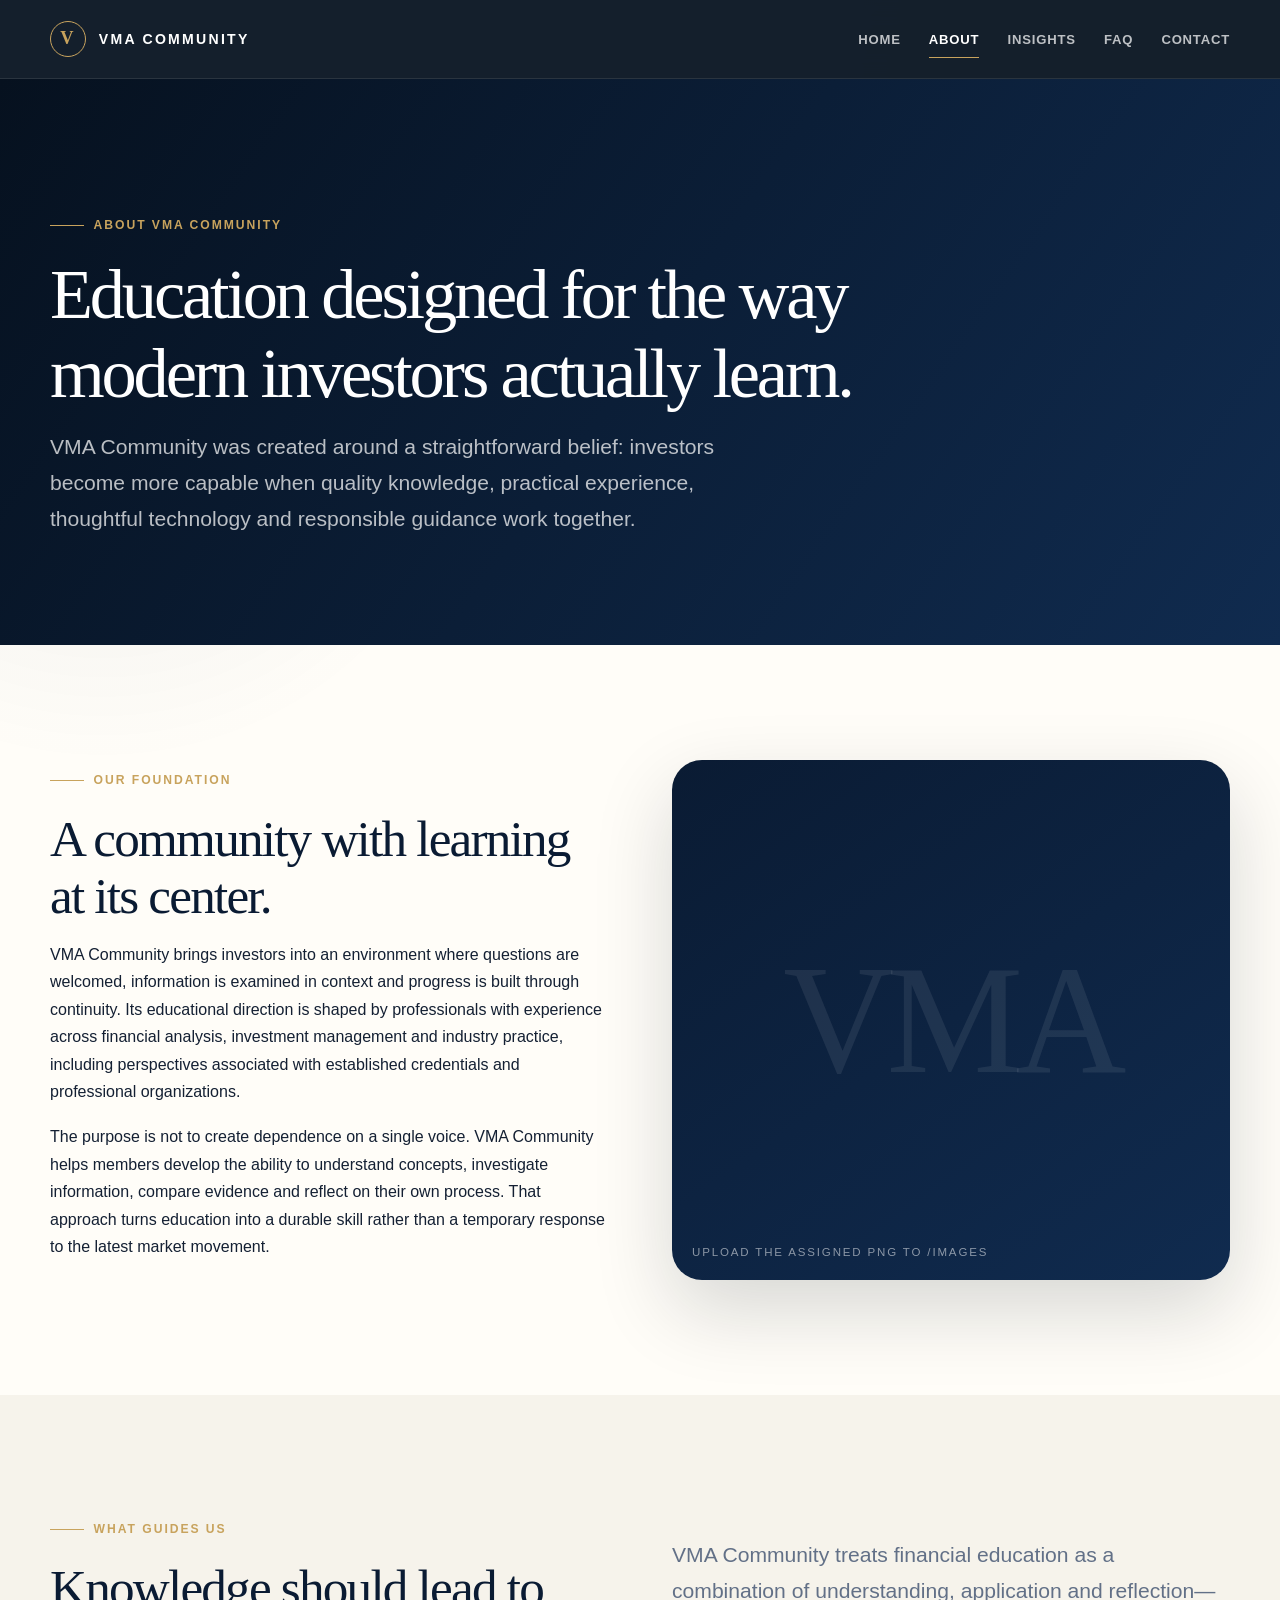
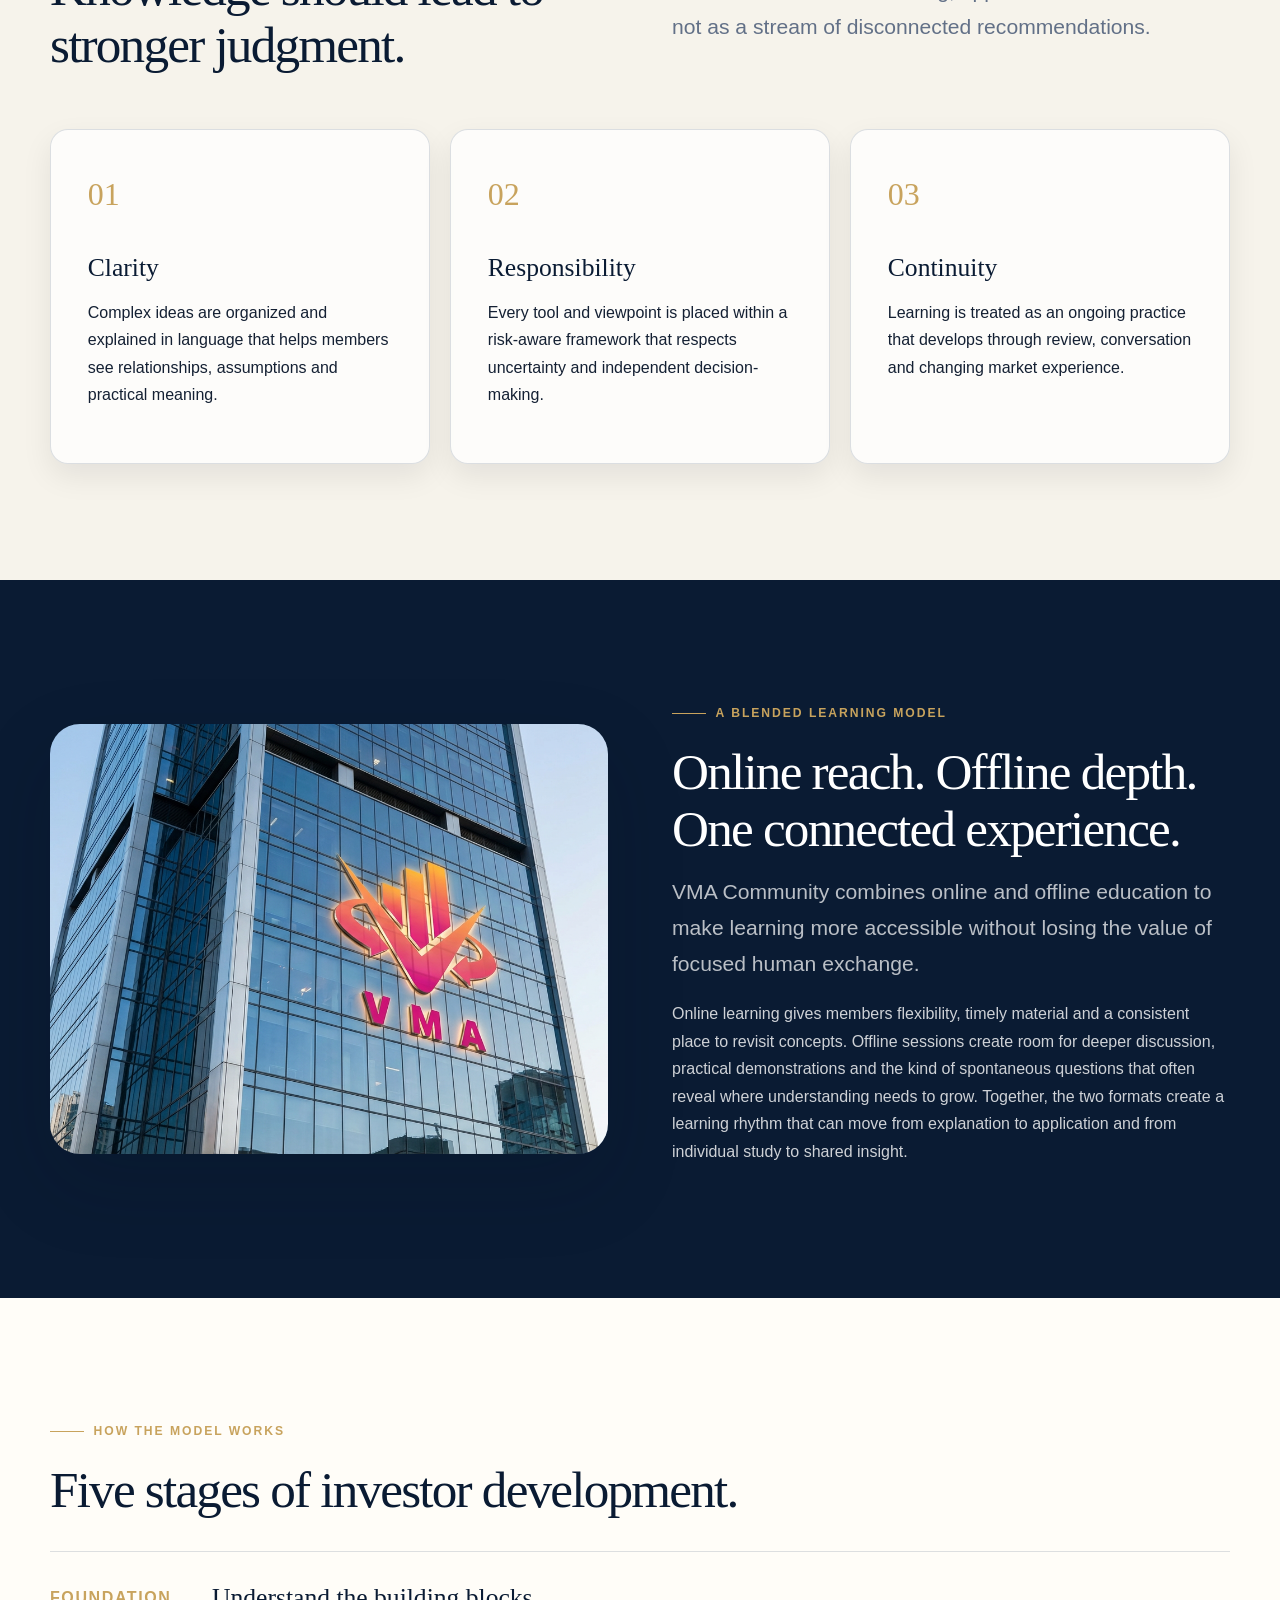
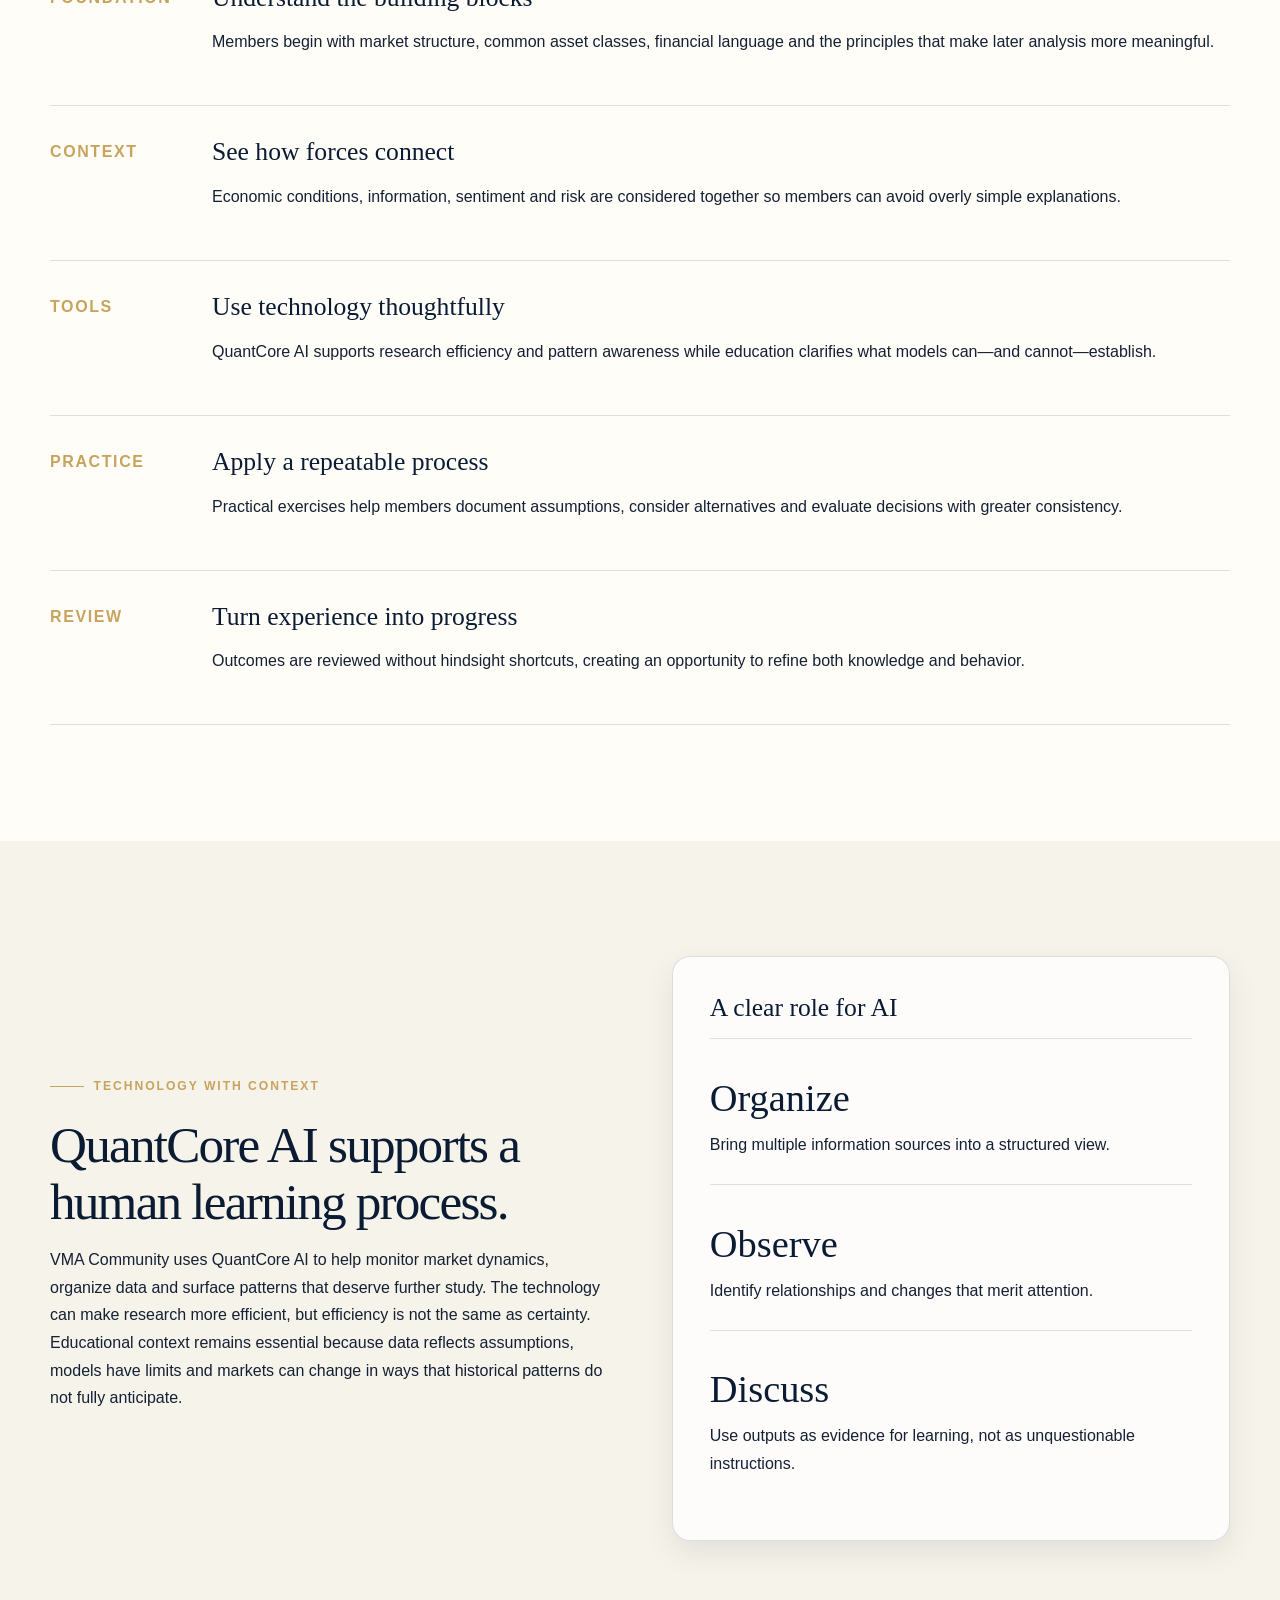
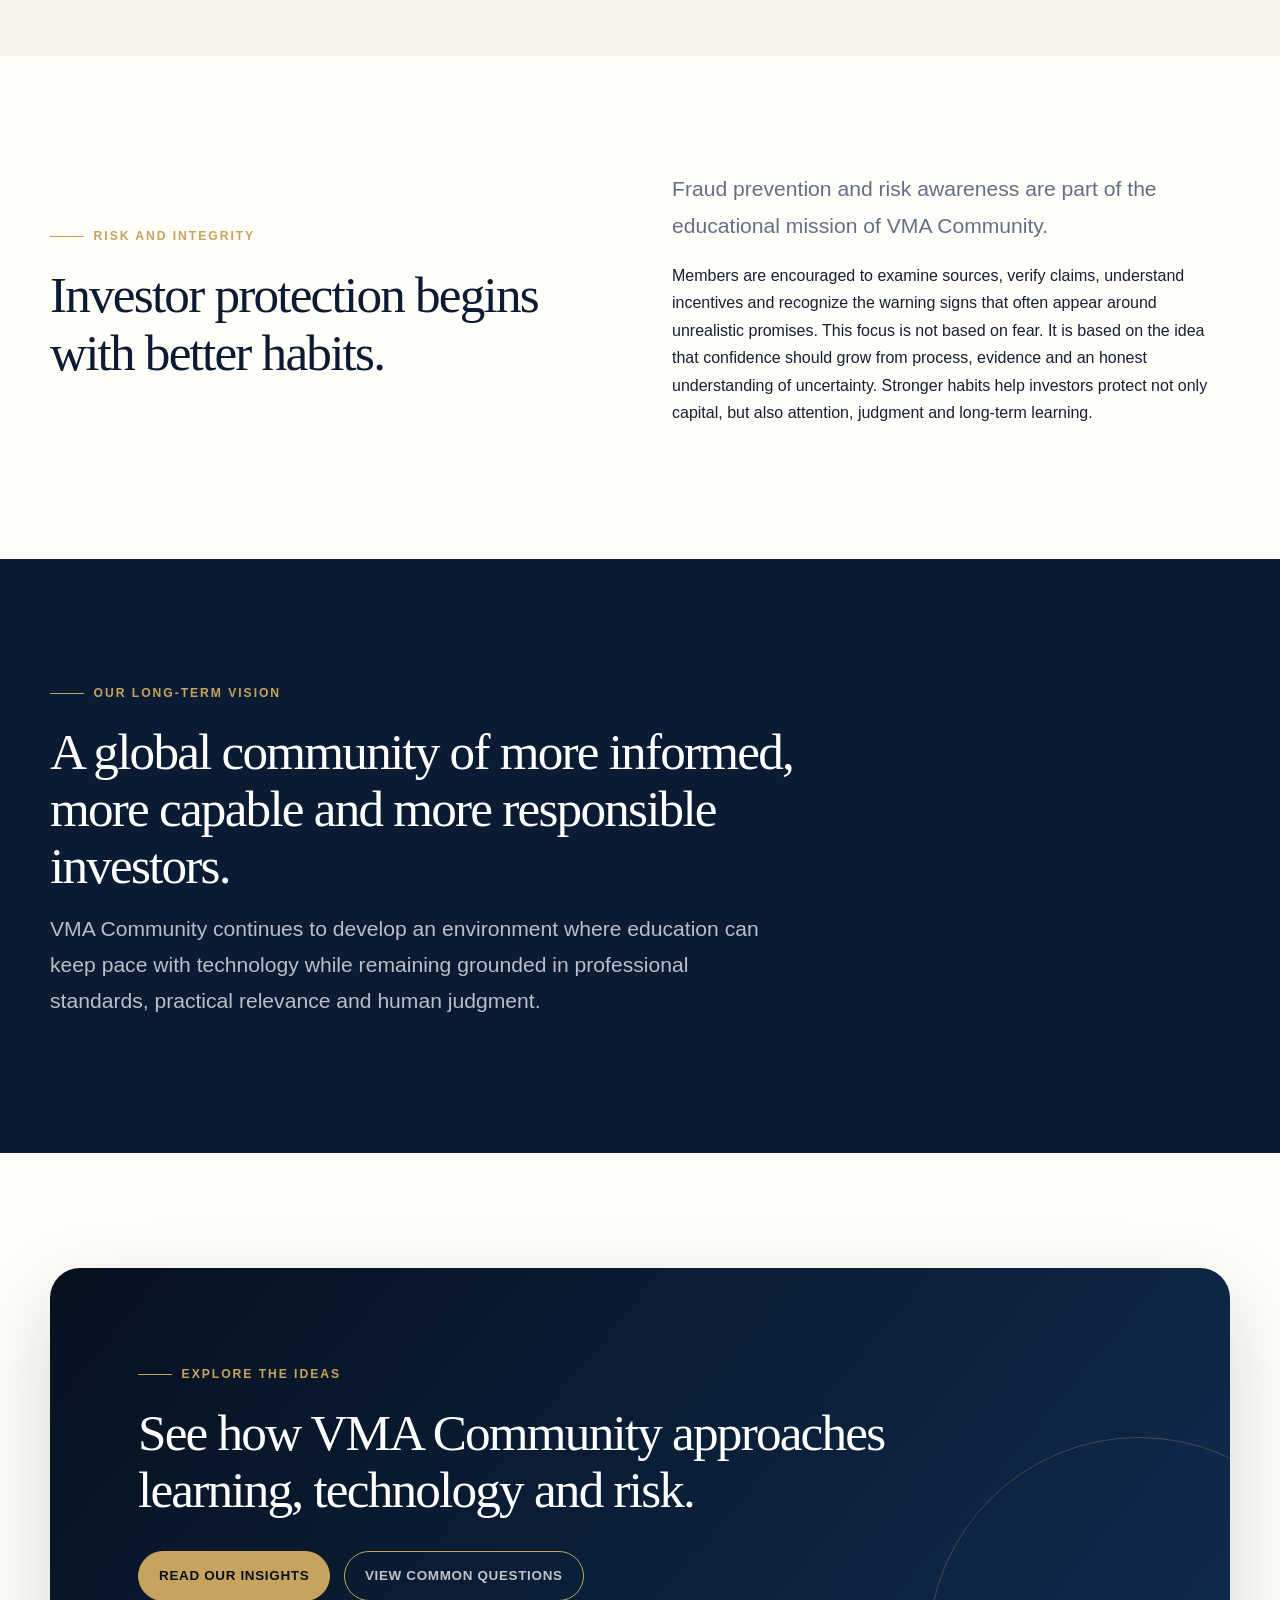
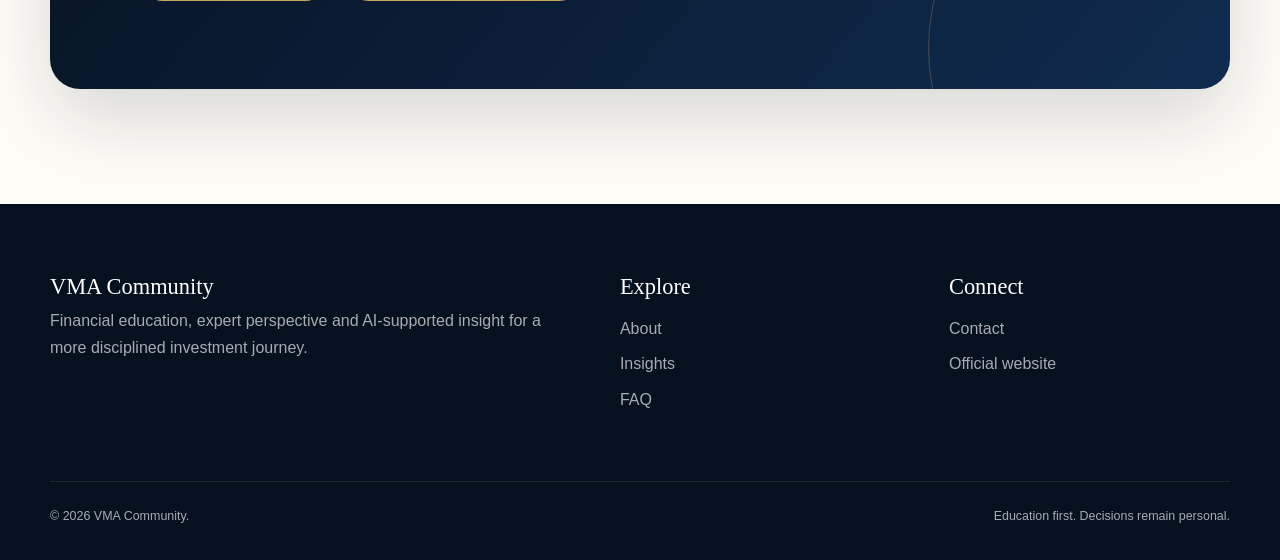
==== about.html @ 156b64b5 "Add files via upload" ====
<!doctype html>
<html lang="en">
<head>
  <meta charset="utf-8">
  <meta name="viewport" content="width=device-width, initial-scale=1">
  <title>About VMA Community | A Modern Investment Learning Community</title>
  <meta name="description" content="Learn how VMA Community combines professional financial perspective, online and offline education, QuantCore AI and risk-aware practice to develop capable investors.">
  <meta name="keywords" content="About VMA Community, investment learning community, financial education, QuantCore AI, investor skills">
  <link rel="canonical" href="https://VMACommunityOfficial.github.io/about.html">
  <link rel="icon" type="image/png" href="images/LOGO3.png">
  <meta property="og:type" content="website">
  <meta property="og:title" content="About VMA Community | Built for Better Investor Learning">
  <meta property="og:description" content="Meet the mission, educational model and values behind VMA Community.">
  <meta property="og:url" content="https://VMACommunityOfficial.github.io/about.html">
  <meta property="og:image" content="https://VMACommunityOfficial.github.io/images/3.png">
  <meta name="twitter:card" content="summary_large_image">
  <meta name="twitter:title" content="About VMA Community">
  <meta name="twitter:description" content="A connected approach to financial education, practice, technology and responsible investor development.">
  <link rel="stylesheet" href="css/style.css">
  <script type="application/ld+json">
  {"@context":"https://schema.org","@type":"AboutPage","@id":"https://VMACommunityOfficial.github.io/about.html#page","url":"https://VMACommunityOfficial.github.io/about.html","name":"About VMA Community","isPartOf":{"@id":"https://VMACommunityOfficial.github.io/#website"},"about":{"@id":"https://VMACommunityOfficial.github.io/#organization"}}
  </script>
</head>
<body>
  <a class="skip-link" href="#main">Skip to content</a>
  <header class="site-header"><div class="container nav-wrap"><a class="brand" href="index.html" aria-label="VMA Community home"><span class="brand-mark">V</span><span>VMA Community</span></a><button class="nav-toggle" type="button" aria-expanded="false" aria-controls="primary-navigation" aria-label="Open navigation"><span></span><span></span><span></span></button><nav aria-label="Primary navigation"><ul class="nav-links" id="primary-navigation"><li><a href="index.html">Home</a></li><li><a href="about.html">About</a></li><li><a href="insights.html">Insights</a></li><li><a href="faq.html">FAQ</a></li><li><a href="contact.html">Contact</a></li></ul></nav></div></header>
  <main id="main">
    <section class="page-hero"><div class="container"><span class="eyebrow">About VMA Community</span><h1>Education designed for the way modern investors actually learn.</h1><p class="lead">VMA Community was created around a straightforward belief: investors become more capable when quality knowledge, practical experience, thoughtful technology and responsible guidance work together.</p></div></section>

    <section class="section"><div class="container grid-2"><div class="reveal"><span class="eyebrow">Our foundation</span><h2>A community with learning at its center.</h2><p>VMA Community brings investors into an environment where questions are welcomed, information is examined in context and progress is built through continuity. Its educational direction is shaped by professionals with experience across financial analysis, investment management and industry practice, including perspectives associated with established credentials and professional organizations.</p><p>The purpose is not to create dependence on a single voice. VMA Community helps members develop the ability to understand concepts, investigate information, compare evidence and reflect on their own process. That approach turns education into a durable skill rather than a temporary response to the latest market movement.</p></div><div class="image-shell portrait-shell reveal"><img src="images/3.png" alt="VMA Community collaborative financial learning setting"></div></div></section>

    <section class="section section-ivory"><div class="container"><div class="grid-2"><div><span class="eyebrow">What guides us</span><h2>Knowledge should lead to stronger judgment.</h2></div><p class="lead">VMA Community treats financial education as a combination of understanding, application and reflection—not as a stream of disconnected recommendations.</p></div><div class="grid-3" style="margin-top:2.5rem"><article class="card reveal"><span class="card-number">01</span><h3>Clarity</h3><p>Complex ideas are organized and explained in language that helps members see relationships, assumptions and practical meaning.</p></article><article class="card reveal"><span class="card-number">02</span><h3>Responsibility</h3><p>Every tool and viewpoint is placed within a risk-aware framework that respects uncertainty and independent decision-making.</p></article><article class="card reveal"><span class="card-number">03</span><h3>Continuity</h3><p>Learning is treated as an ongoing practice that develops through review, conversation and changing market experience.</p></article></div></div></section>

    <section class="section section-dark"><div class="container grid-2"><div class="image-shell wide-shell reveal"><img src="images/4.png" alt="VMA Community online and offline education experience"></div><div class="reveal"><span class="eyebrow">A blended learning model</span><h2>Online reach. Offline depth. One connected experience.</h2><p class="lead">VMA Community combines online and offline education to make learning more accessible without losing the value of focused human exchange.</p><p>Online learning gives members flexibility, timely material and a consistent place to revisit concepts. Offline sessions create room for deeper discussion, practical demonstrations and the kind of spontaneous questions that often reveal where understanding needs to grow. Together, the two formats create a learning rhythm that can move from explanation to application and from individual study to shared insight.</p></div></div></section>

    <section class="section"><div class="container"><span class="eyebrow">How the model works</span><h2>Five stages of investor development.</h2><div class="timeline"><div class="timeline-item reveal"><span class="label">Foundation</span><div><h3>Understand the building blocks</h3><p>Members begin with market structure, common asset classes, financial language and the principles that make later analysis more meaningful.</p></div></div><div class="timeline-item reveal"><span class="label">Context</span><div><h3>See how forces connect</h3><p>Economic conditions, information, sentiment and risk are considered together so members can avoid overly simple explanations.</p></div></div><div class="timeline-item reveal"><span class="label">Tools</span><div><h3>Use technology thoughtfully</h3><p>QuantCore AI supports research efficiency and pattern awareness while education clarifies what models can—and cannot—establish.</p></div></div><div class="timeline-item reveal"><span class="label">Practice</span><div><h3>Apply a repeatable process</h3><p>Practical exercises help members document assumptions, consider alternatives and evaluate decisions with greater consistency.</p></div></div><div class="timeline-item reveal"><span class="label">Review</span><div><h3>Turn experience into progress</h3><p>Outcomes are reviewed without hindsight shortcuts, creating an opportunity to refine both knowledge and behavior.</p></div></div></div></div></section>

    <section class="section section-ivory"><div class="container grid-2"><div class="reveal"><span class="eyebrow">Technology with context</span><h2>QuantCore AI supports a human learning process.</h2><p>VMA Community uses QuantCore AI to help monitor market dynamics, organize data and surface patterns that deserve further study. The technology can make research more efficient, but efficiency is not the same as certainty. Educational context remains essential because data reflects assumptions, models have limits and markets can change in ways that historical patterns do not fully anticipate.</p></div><div class="card reveal"><h3>A clear role for AI</h3><div class="metric"><strong>Organize</strong><span>Bring multiple information sources into a structured view.</span></div><div class="metric"><strong>Observe</strong><span>Identify relationships and changes that merit attention.</span></div><div class="metric"><strong>Discuss</strong><span>Use outputs as evidence for learning, not as unquestionable instructions.</span></div></div></div></section>

    <section class="section"><div class="container grid-2"><div><span class="eyebrow">Risk and integrity</span><h2>Investor protection begins with better habits.</h2></div><div><p class="lead">Fraud prevention and risk awareness are part of the educational mission of VMA Community.</p><p>Members are encouraged to examine sources, verify claims, understand incentives and recognize the warning signs that often appear around unrealistic promises. This focus is not based on fear. It is based on the idea that confidence should grow from process, evidence and an honest understanding of uncertainty. Stronger habits help investors protect not only capital, but also attention, judgment and long-term learning.</p></div></div></section>

    <section class="section section-dark"><div class="container"><span class="eyebrow">Our long-term vision</span><h2 class="display-line">A global community of more informed, more capable and more responsible investors.</h2><p class="lead">VMA Community continues to develop an environment where education can keep pace with technology while remaining grounded in professional standards, practical relevance and human judgment.</p></div></section>

    <section class="section"><div class="container cta-band reveal"><span class="eyebrow">Explore the ideas</span><h2>See how VMA Community approaches learning, technology and risk.</h2><div class="button-row"><a class="btn btn-solid" href="insights.html">Read our insights</a><a class="btn" href="faq.html">View common questions</a></div></div></section>
  </main>
  <footer class="site-footer"><div class="container"><div class="footer-grid"><div><div class="footer-title">VMA Community</div><p>Financial education, expert perspective and AI-supported insight for a more disciplined investment journey.</p></div><div><div class="footer-title">Explore</div><ul class="footer-links"><li><a href="about.html">About</a></li><li><a href="insights.html">Insights</a></li><li><a href="faq.html">FAQ</a></li></ul></div><div><div class="footer-title">Connect</div><ul class="footer-links"><li><a href="contact.html">Contact</a></li><li><a href="https://www.veritasmindai.com" target="_blank" rel="noopener">Official website</a></li></ul></div></div><div class="footer-bottom"><span>© <span data-year>2026</span> VMA Community.</span><span>Education first. Decisions remain personal.</span></div></div></footer>
  <script src="js/main.js"></script>
</body>
</html>
---- css/style.css ----
:root {
  --navy: #0a1b33;
  --navy-2: #102b4f;
  --midnight: #06111f;
  --gold: #c8a35d;
  --gold-light: #e1c88f;
  --ivory: #f6f3eb;
  --paper: #fffdf8;
  --mist: #e9eef4;
  --slate: #627087;
  --ink: #142033;
  --line: rgba(16, 43, 79, 0.14);
  --white: #ffffff;
  --shadow-sm: 0 12px 30px rgba(6, 17, 31, 0.08);
  --shadow-lg: 0 30px 80px rgba(6, 17, 31, 0.16);
  --radius-sm: 10px;
  --radius-md: 18px;
  --radius-lg: 30px;
  --container: 1180px;
  --serif: Georgia, "Times New Roman", serif;
  --sans: Inter, ui-sans-serif, -apple-system, BlinkMacSystemFont, "Segoe UI", sans-serif;
}

* { box-sizing: border-box; }
html { scroll-behavior: smooth; }
body {
  margin: 0;
  color: var(--ink);
  background: var(--paper);
  font-family: var(--sans);
  font-size: 16px;
  line-height: 1.72;
  -webkit-font-smoothing: antialiased;
}
body::before {
  content: "";
  position: fixed;
  inset: 0;
  pointer-events: none;
  z-index: -1;
  background: radial-gradient(circle at 85% 10%, rgba(200,163,93,.11), transparent 32%), radial-gradient(circle at 8% 42%, rgba(16,43,79,.08), transparent 30%);
}
img { display: block; max-width: 100%; }
a { color: inherit; text-decoration: none; }
p { margin: 0 0 1.1rem; }
h1, h2, h3, h4 { margin: 0 0 1rem; line-height: 1.12; color: var(--navy); font-family: var(--serif); font-weight: 500; }
h1 { font-size: clamp(2.75rem, 6vw, 5.8rem); letter-spacing: -.045em; }
h2 { font-size: clamp(2.05rem, 4vw, 3.75rem); letter-spacing: -.035em; }
h3 { font-size: clamp(1.3rem, 2vw, 1.75rem); }
ul, ol { margin: 0 0 1.25rem; padding-left: 1.25rem; }
:focus-visible { outline: 3px solid var(--gold); outline-offset: 4px; }
.skip-link { position: fixed; left: 1rem; top: -5rem; z-index: 100; background: var(--gold); color: var(--midnight); padding: .75rem 1rem; border-radius: 0 0 8px 8px; font-weight: 700; }
.skip-link:focus { top: 0; }
.container { width: min(calc(100% - 40px), var(--container)); margin-inline: auto; }
.narrow { width: min(calc(100% - 40px), 820px); margin-inline: auto; }
.section { padding: clamp(4.5rem, 9vw, 8.5rem) 0; }
.section-sm { padding: clamp(3rem, 6vw, 5rem) 0; }
.section-dark { color: rgba(255,255,255,.8); background: var(--navy); }
.section-dark h2, .section-dark h3 { color: var(--white); }
.section-ivory { background: var(--ivory); }
.eyebrow { display: inline-flex; align-items: center; gap: .6rem; margin-bottom: 1.2rem; color: var(--gold); font-size: .76rem; font-weight: 800; letter-spacing: .16em; text-transform: uppercase; }
.eyebrow::before { content: ""; width: 34px; height: 1px; background: currentColor; }
.lead { max-width: 720px; color: var(--slate); font-size: clamp(1.08rem, 1.7vw, 1.32rem); }
.section-dark .lead { color: rgba(255,255,255,.72); }
.display-line { max-width: 850px; }
.button-row { display: flex; flex-wrap: wrap; gap: .85rem; margin-top: 2rem; }
.btn { display: inline-flex; align-items: center; justify-content: center; min-height: 50px; padding: .8rem 1.25rem; border: 1px solid var(--gold); border-radius: 999px; font-size: .84rem; font-weight: 800; letter-spacing: .05em; text-transform: uppercase; transition: transform .2s, background .2s, color .2s; }
.btn:hover { transform: translateY(-2px); background: var(--gold); color: var(--midnight); }
.btn-solid { background: var(--gold); color: var(--midnight); }
.btn-solid:hover { background: var(--gold-light); }
.text-link { color: var(--navy-2); font-weight: 800; border-bottom: 1px solid var(--gold); }
.section-dark .text-link { color: var(--gold-light); }

.site-header { position: sticky; top: 0; z-index: 50; color: var(--white); background: rgba(6,17,31,.94); border-bottom: 1px solid rgba(255,255,255,.09); backdrop-filter: blur(14px); }
.nav-wrap { min-height: 78px; display: flex; align-items: center; justify-content: space-between; gap: 2rem; }
.brand { display: flex; align-items: center; gap: .8rem; font-size: .88rem; font-weight: 800; letter-spacing: .16em; text-transform: uppercase; }
.brand-mark { display: grid; place-items: center; width: 36px; height: 36px; border: 1px solid var(--gold); border-radius: 50%; color: var(--gold); font-family: var(--serif); font-size: 1.15rem; }
.nav-links { display: flex; align-items: center; gap: clamp(1rem, 2.2vw, 2rem); list-style: none; padding: 0; margin: 0; }
.nav-links a { position: relative; color: rgba(255,255,255,.72); font-size: .82rem; font-weight: 700; letter-spacing: .06em; text-transform: uppercase; }
.nav-links a:hover, .nav-links a.active { color: var(--white); }
.nav-links a.active::after { content: ""; position: absolute; left: 0; right: 0; bottom: -.7rem; height: 1px; background: var(--gold); }
.nav-toggle { display: none; width: 46px; height: 46px; border: 1px solid rgba(255,255,255,.2); border-radius: 50%; color: var(--white); background: transparent; cursor: pointer; }
.nav-toggle span { display: block; width: 19px; height: 1px; margin: 5px auto; background: currentColor; transition: transform .2s; }

.hero { position: relative; min-height: 760px; overflow: hidden; color: var(--white); background: linear-gradient(118deg, rgba(6,17,31,.98) 0%, rgba(10,27,51,.92) 55%, rgba(16,43,79,.82) 100%); }
.hero::after { content: ""; position: absolute; inset: auto -8% -45% auto; width: 620px; height: 620px; border: 1px solid rgba(200,163,93,.3); border-radius: 50%; box-shadow: 0 0 0 80px rgba(200,163,93,.03), 0 0 0 160px rgba(200,163,93,.02); }
.hero-grid { min-height: 680px; padding: 6rem 0; display: grid; grid-template-columns: 1.15fr .85fr; align-items: center; gap: clamp(3rem, 7vw, 7rem); }
.hero h1 { color: var(--white); }
.hero-copy { position: relative; z-index: 2; }
.hero-copy p { max-width: 660px; color: rgba(255,255,255,.73); font-size: 1.15rem; }
.hero-aside { position: relative; z-index: 2; padding: 1.25rem; border: 1px solid rgba(255,255,255,.14); border-radius: var(--radius-lg); background: rgba(255,255,255,.055); box-shadow: var(--shadow-lg); }
.hero-stat-grid { display: grid; grid-template-columns: repeat(2, 1fr); gap: 1px; overflow: hidden; border-radius: var(--radius-md); background: rgba(255,255,255,.12); }
.hero-stat { min-height: 150px; padding: 1.5rem; background: rgba(6,17,31,.82); }
.hero-stat strong { display: block; color: var(--gold-light); font-family: var(--serif); font-size: 2rem; font-weight: 500; }
.hero-stat span { color: rgba(255,255,255,.62); font-size: .84rem; }
.page-hero { padding: clamp(5rem, 10vw, 9rem) 0 clamp(4rem, 7vw, 6.5rem); color: var(--white); background: linear-gradient(125deg, var(--midnight), var(--navy-2)); }
.page-hero h1 { max-width: 1000px; color: var(--white); font-size: clamp(2.7rem, 5.5vw, 5.1rem); }
.page-hero .lead { color: rgba(255,255,255,.72); }

.grid-2 { display: grid; grid-template-columns: repeat(2, minmax(0,1fr)); gap: clamp(2rem, 5vw, 5rem); align-items: center; }
.grid-3 { display: grid; grid-template-columns: repeat(3, minmax(0,1fr)); gap: 1.25rem; }
.grid-4 { display: grid; grid-template-columns: repeat(4, minmax(0,1fr)); gap: 1rem; }
.card { padding: clamp(1.5rem, 3vw, 2.3rem); border: 1px solid var(--line); border-radius: var(--radius-md); background: rgba(255,255,255,.72); box-shadow: var(--shadow-sm); }
.card-number { display: block; margin-bottom: 2rem; color: var(--gold); font-family: var(--serif); font-size: 2rem; }
.metric { padding: 1.6rem 0; border-top: 1px solid var(--line); }
.metric strong { display: block; font-family: var(--serif); color: var(--navy); font-size: 2.4rem; font-weight: 500; }
.feature-list { display: grid; gap: 1rem; margin-top: 2rem; }
.feature-item { display: grid; grid-template-columns: 40px 1fr; gap: 1rem; align-items: start; }
.feature-icon { display: grid; place-items: center; width: 40px; height: 40px; border: 1px solid var(--gold); border-radius: 50%; color: var(--gold); font-family: var(--serif); }

.image-shell { position: relative; min-height: 360px; overflow: hidden; border-radius: var(--radius-lg); background: linear-gradient(145deg, var(--navy), var(--navy-2)); box-shadow: var(--shadow-lg); }
.image-shell::before { content: "VMA"; position: absolute; inset: 0; display: grid; place-items: center; color: rgba(255,255,255,.08); font-family: var(--serif); font-size: clamp(5rem, 12vw, 10rem); letter-spacing: -.05em; }
.image-shell::after { content: "Image space"; position: absolute; left: 1.25rem; bottom: 1.1rem; z-index: 0; color: rgba(255,255,255,.52); font-size: .72rem; letter-spacing: .16em; text-transform: uppercase; }
.image-shell img { position: relative; z-index: 1; width: 100%; height: 100%; min-height: inherit; object-fit: cover; }
.image-shell.contain img { object-fit: contain; }
.image-shell.img-error img { display: none; }
.image-shell.img-error::after { content: "Upload the assigned PNG to /images"; }
.portrait-shell { min-height: 520px; }
.wide-shell { min-height: 430px; }

.timeline { display: grid; gap: 0; margin-top: 2rem; border-top: 1px solid var(--line); }
.timeline-item { display: grid; grid-template-columns: 130px 1fr; gap: 2rem; padding: 2rem 0; border-bottom: 1px solid var(--line); }
.timeline-item .label { color: var(--gold); font-weight: 800; letter-spacing: .1em; text-transform: uppercase; }

.insight-grid { display: grid; grid-template-columns: repeat(12, 1fr); gap: 1.25rem; }
.insight-card { grid-column: span 4; overflow: hidden; border: 1px solid var(--line); border-radius: var(--radius-md); background: var(--white); box-shadow: var(--shadow-sm); }
.insight-card.featured { grid-column: span 8; }
.insight-card .image-shell { min-height: 240px; border-radius: 0; box-shadow: none; }
.insight-content { padding: 1.6rem; }
.meta { display: flex; flex-wrap: wrap; gap: .65rem 1rem; margin-bottom: .9rem; color: var(--slate); font-size: .75rem; font-weight: 700; letter-spacing: .06em; text-transform: uppercase; }
.article-header { padding: clamp(4.5rem, 9vw, 8rem) 0 3.5rem; background: var(--ivory); border-bottom: 1px solid var(--line); }
.article-header h1 { max-width: 1040px; font-size: clamp(2.5rem, 5vw, 4.8rem); }
.article-layout { display: grid; grid-template-columns: minmax(0, 1fr) 260px; gap: clamp(3rem, 7vw, 7rem); align-items: start; }
.article-body { color: #273346; font-family: var(--serif); font-size: 1.09rem; line-height: 1.86; }
.article-body h2 { margin-top: 3.6rem; font-size: clamp(1.8rem, 3vw, 2.65rem); }
.article-body h3 { margin-top: 2.4rem; }
.article-body p:first-of-type::first-letter { float: left; margin: .12rem .45rem 0 0; color: var(--gold); font-size: 4rem; line-height: .8; }
.article-aside { position: sticky; top: 110px; padding: 1.4rem; border-left: 1px solid var(--gold); color: var(--slate); font-size: .88rem; }
.related { margin-top: 4rem; padding-top: 2rem; border-top: 1px solid var(--line); }

.faq-list { display: grid; gap: 0; counter-reset: faq; }
.faq-item { counter-increment: faq; display: grid; grid-template-columns: 90px 1fr; gap: 1.5rem; padding: 2.4rem 0; border-top: 1px solid var(--line); }
.faq-item::before { content: counter(faq, decimal-leading-zero); color: var(--gold); font-family: var(--serif); font-size: 2rem; }
.faq-question { margin-bottom: .85rem; font-size: clamp(1.28rem, 2vw, 1.7rem); }
.faq-answer { color: var(--slate); }

.contact-grid { display: grid; grid-template-columns: .9fr 1.1fr; gap: 1.25rem; }
.contact-card { min-height: 230px; padding: 2rem; border: 1px solid var(--line); border-radius: var(--radius-md); background: var(--white); }
.contact-card a { color: var(--navy); overflow-wrap: anywhere; }
.contact-card a:hover { color: #8c6c30; }
.notice { padding: 1.25rem 1.4rem; border-left: 3px solid var(--gold); background: var(--ivory); color: var(--slate); }

.cta-band { position: relative; overflow: hidden; padding: clamp(3rem, 7vw, 5.5rem); border-radius: var(--radius-lg); color: rgba(255,255,255,.74); background: linear-gradient(130deg, var(--midnight), var(--navy-2)); box-shadow: var(--shadow-lg); }
.cta-band h2 { max-width: 780px; color: var(--white); }
.cta-band::after { content: ""; position: absolute; right: -120px; bottom: -170px; width: 420px; height: 420px; border: 1px solid rgba(200,163,93,.3); border-radius: 50%; }

.site-footer { padding: 4rem 0 2rem; color: rgba(255,255,255,.65); background: var(--midnight); }
.footer-grid { display: grid; grid-template-columns: 1.3fr .7fr .7fr; gap: 3rem; }
.footer-title { color: var(--white); font-family: var(--serif); font-size: 1.4rem; }
.footer-links { list-style: none; padding: 0; }
.footer-links li { margin: .5rem 0; }
.footer-links a:hover { color: var(--gold-light); }
.footer-bottom { display: flex; justify-content: space-between; gap: 1rem; margin-top: 3rem; padding-top: 1.5rem; border-top: 1px solid rgba(255,255,255,.1); font-size: .78rem; }

.reveal { opacity: 0; transform: translateY(22px); transition: opacity .65s ease, transform .65s ease; }
.reveal.is-visible { opacity: 1; transform: none; }

@media (max-width: 980px) {
  .hero-grid, .grid-2, .contact-grid { grid-template-columns: 1fr; }
  .grid-3 { grid-template-columns: repeat(2, 1fr); }
  .grid-4 { grid-template-columns: repeat(2, 1fr); }
  .hero { min-height: auto; }
  .hero-grid { min-height: auto; }
  .hero-aside { max-width: 650px; }
  .article-layout { grid-template-columns: 1fr; }
  .article-aside { position: static; }
  .footer-grid { grid-template-columns: 1fr 1fr; }
  .footer-grid > :first-child { grid-column: 1 / -1; }
  .insight-card, .insight-card.featured { grid-column: span 6; }
}

@media (max-width: 760px) {
  .container, .narrow { width: min(calc(100% - 28px), var(--container)); }
  .nav-toggle { display: block; }
  .nav-links { position: fixed; inset: 78px 0 auto; display: none; padding: 1.5rem; background: var(--midnight); border-top: 1px solid rgba(255,255,255,.1); flex-direction: column; align-items: stretch; }
  .nav-links.open { display: flex; }
  .nav-links a { display: block; padding: .8rem 0; }
  .nav-links a.active::after { bottom: .35rem; right: auto; width: 32px; }
  .grid-3, .grid-4 { grid-template-columns: 1fr; }
  .hero-grid { padding: 4.5rem 0; }
  .hero-stat { min-height: 120px; padding: 1.1rem; }
  .insight-card, .insight-card.featured { grid-column: 1 / -1; }
  .faq-item { grid-template-columns: 1fr; gap: .4rem; }
  .timeline-item { grid-template-columns: 1fr; gap: .5rem; }
  .footer-grid { grid-template-columns: 1fr; }
  .footer-grid > :first-child { grid-column: auto; }
  .footer-bottom { flex-direction: column; }
  .article-body { font-size: 1.02rem; }
}

@media (prefers-reduced-motion: reduce) {
  *, *::before, *::after { scroll-behavior: auto !important; transition-duration: .01ms !important; animation-duration: .01ms !important; animation-iteration-count: 1 !important; }
  .reveal { opacity: 1; transform: none; }
}
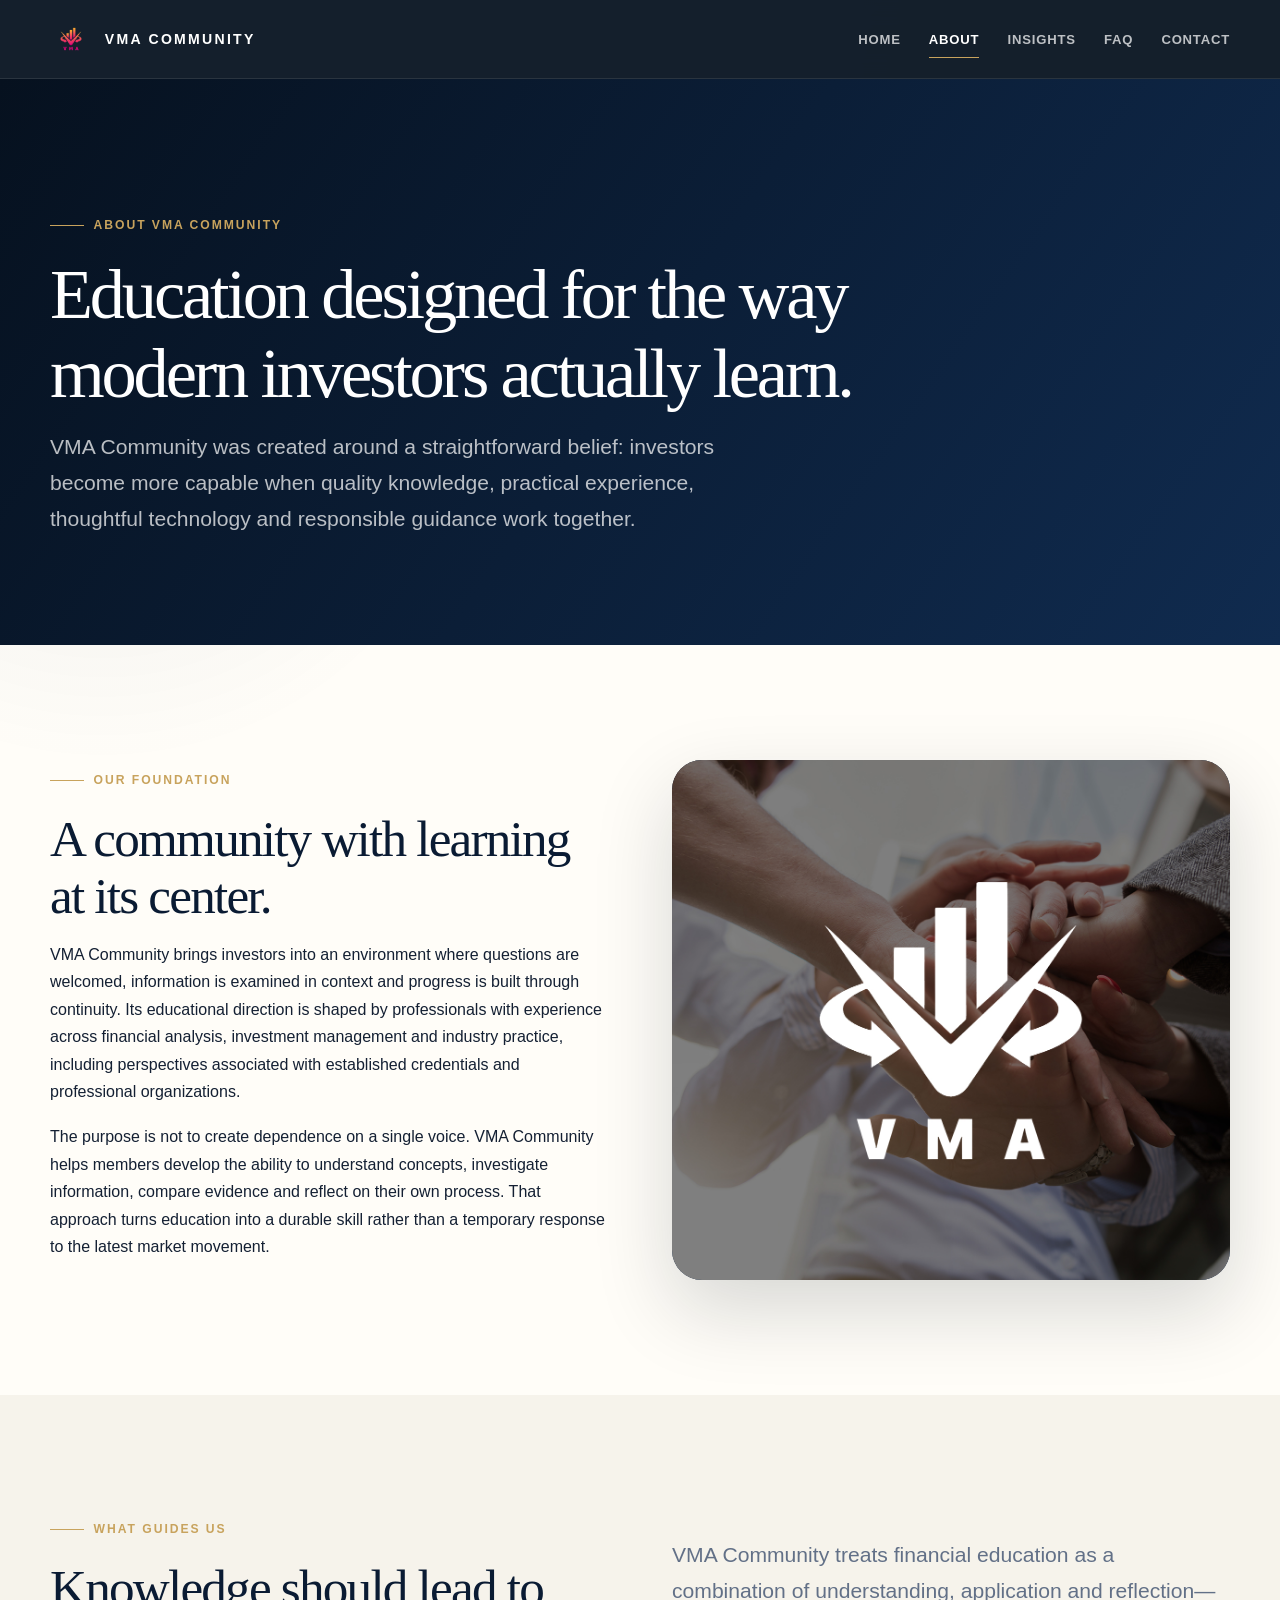
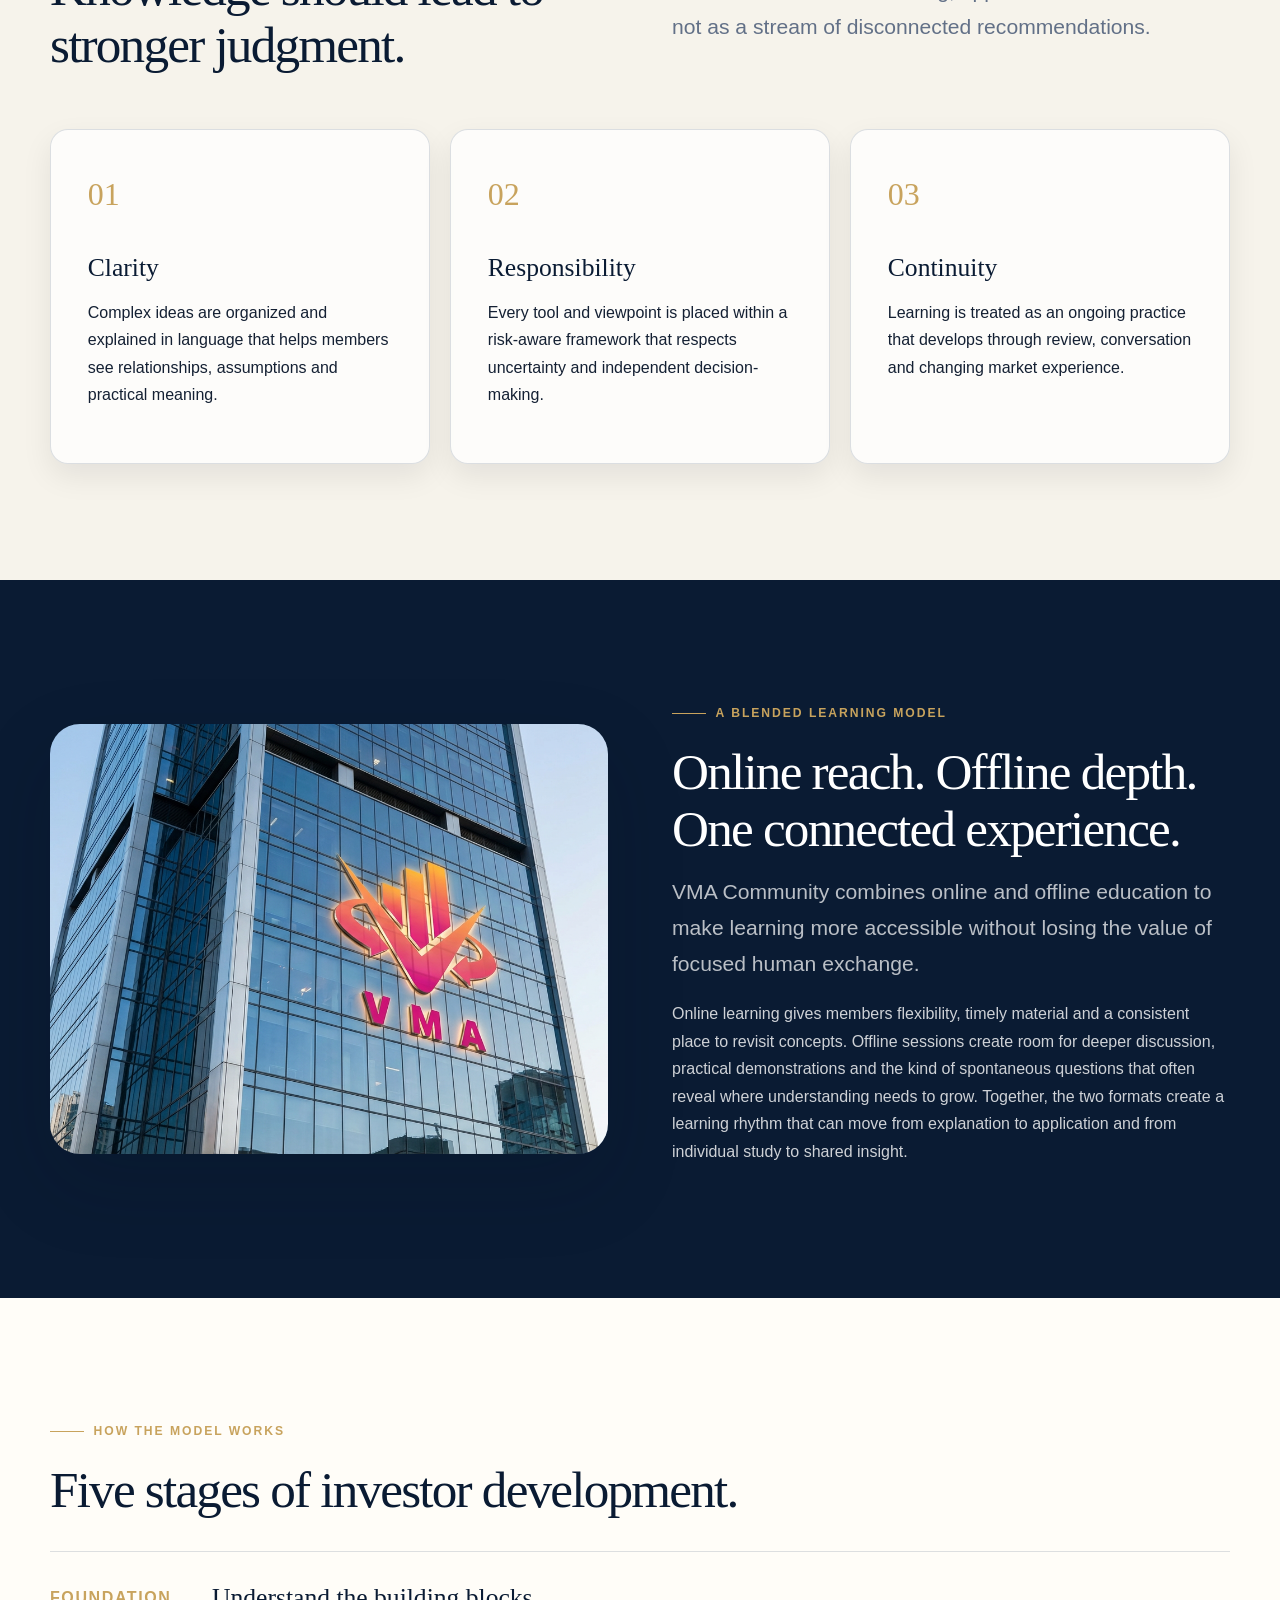
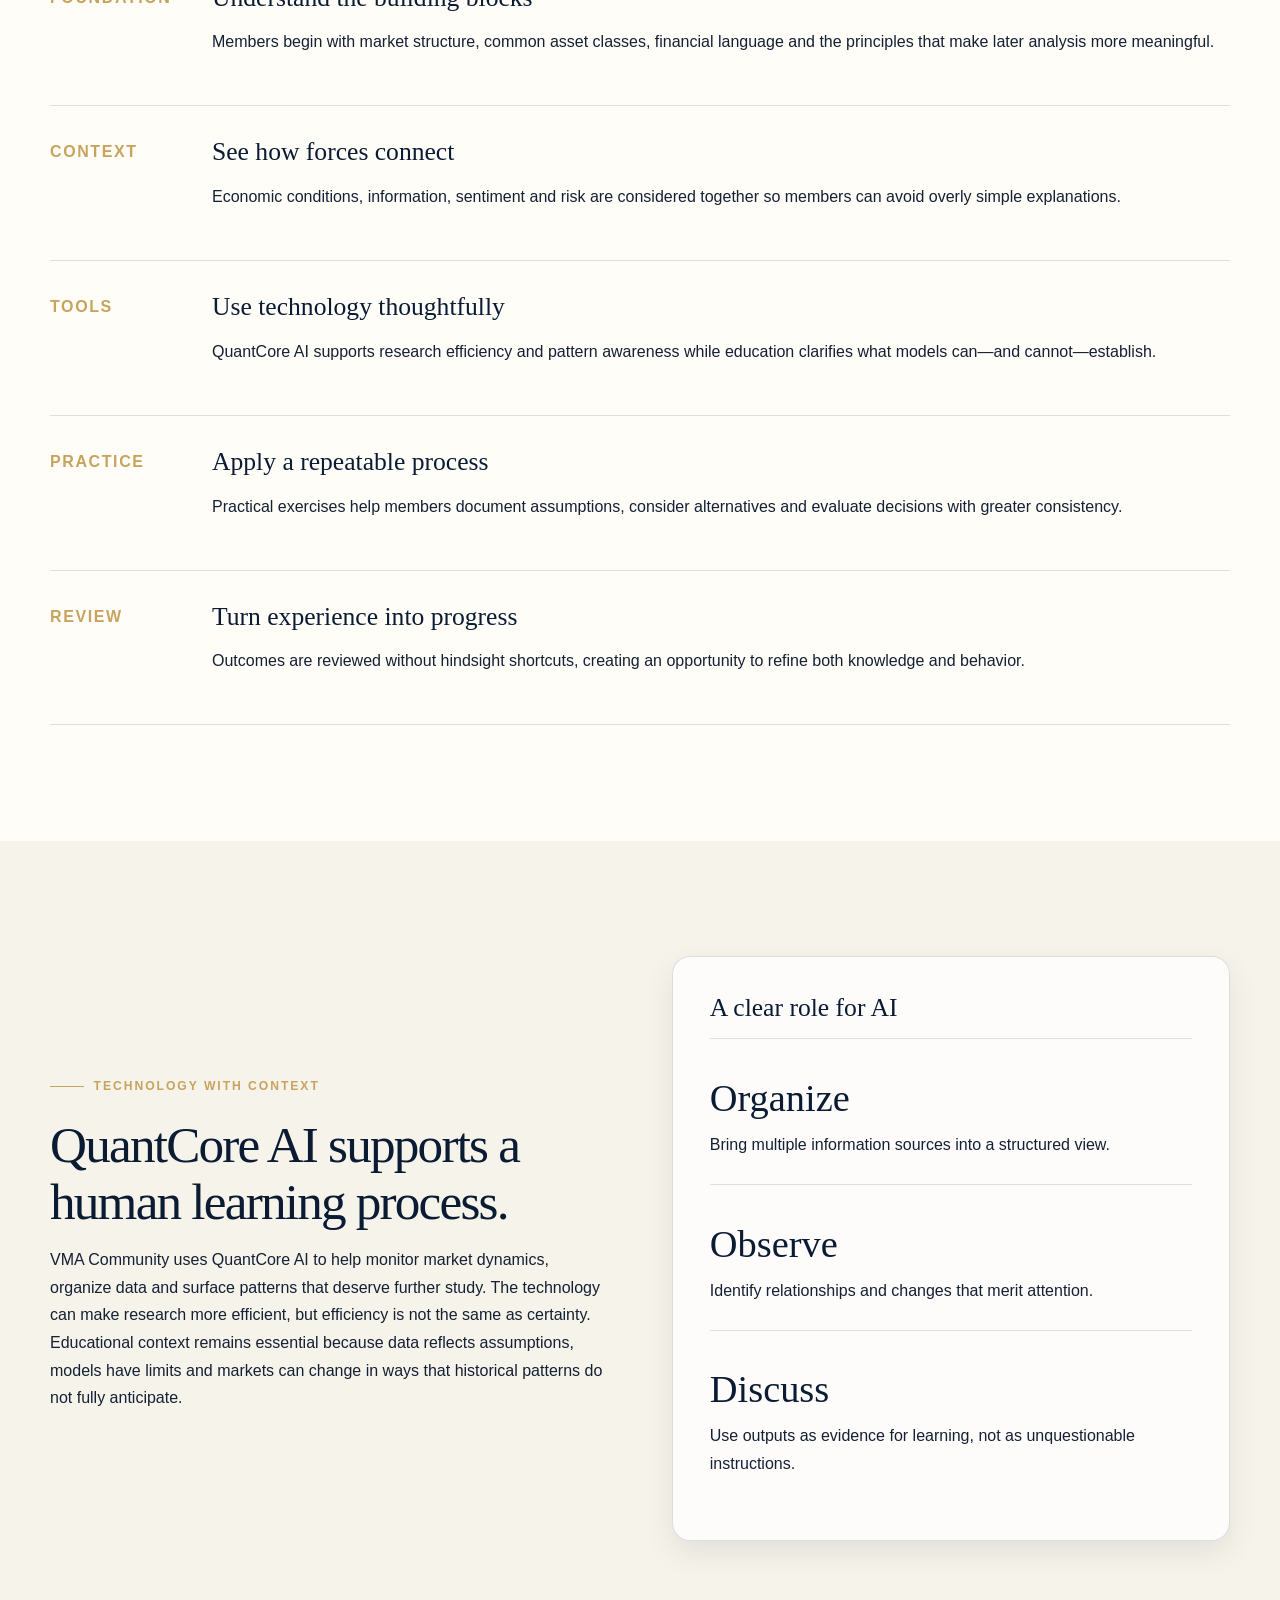
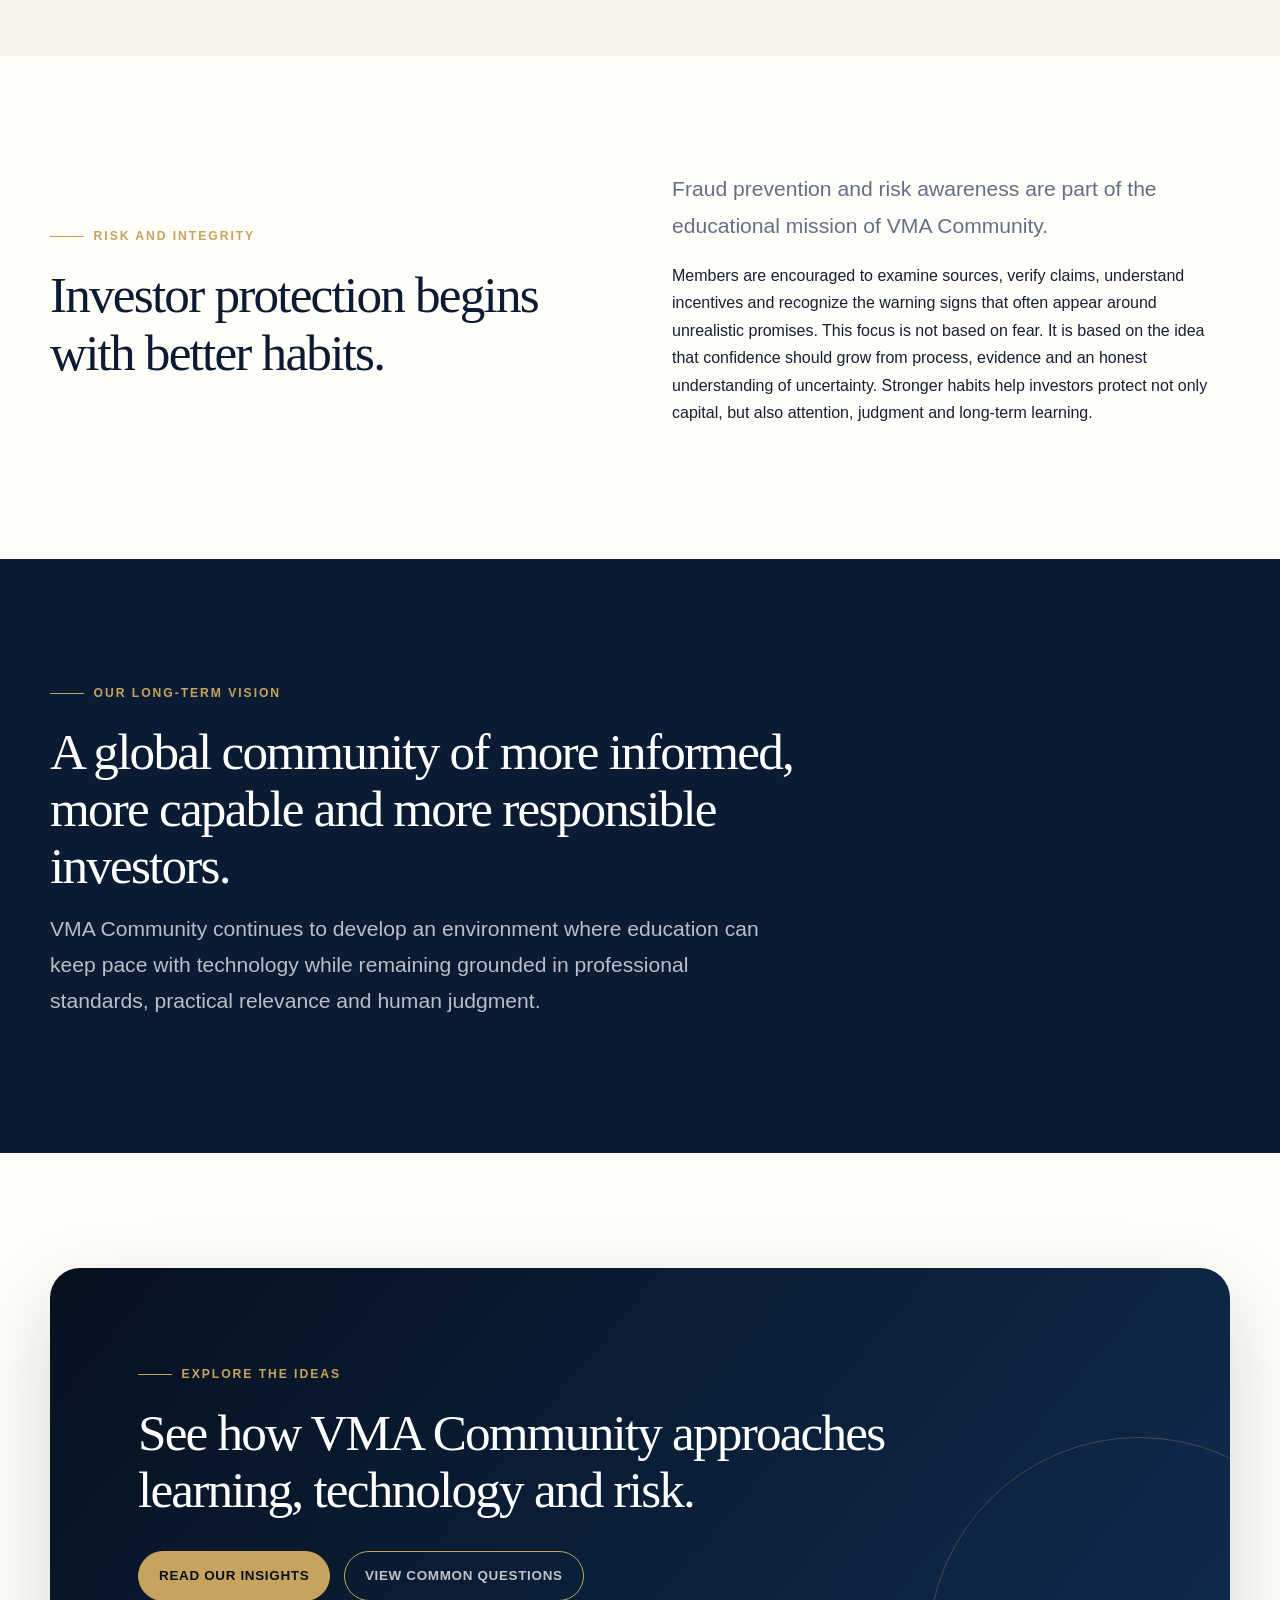
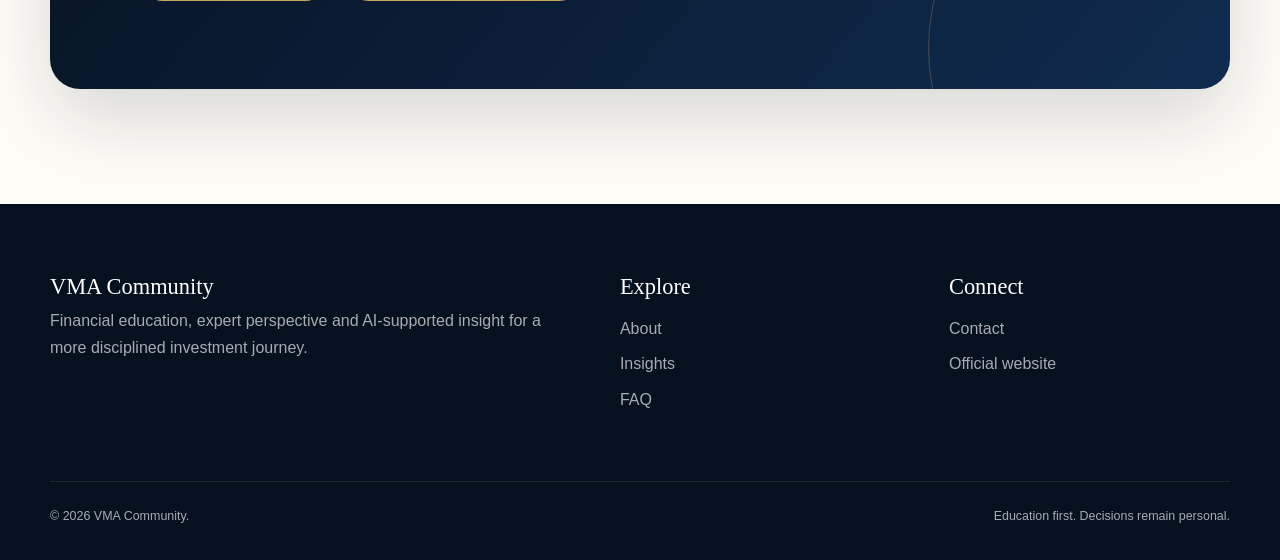
==== commit 740dcba5: "Add files via upload" ====
--- a/about.html
+++ b/about.html
@@ -23,7 +23,7 @@
 </head>
 <body>
   <a class="skip-link" href="#main">Skip to content</a>
-  <header class="site-header"><div class="container nav-wrap"><a class="brand" href="index.html" aria-label="VMA Community home"><span class="brand-mark">V</span><span>VMA Community</span></a><button class="nav-toggle" type="button" aria-expanded="false" aria-controls="primary-navigation" aria-label="Open navigation"><span></span><span></span><span></span></button><nav aria-label="Primary navigation"><ul class="nav-links" id="primary-navigation"><li><a href="index.html">Home</a></li><li><a href="about.html">About</a></li><li><a href="insights.html">Insights</a></li><li><a href="faq.html">FAQ</a></li><li><a href="contact.html">Contact</a></li></ul></nav></div></header>
+  <header class="site-header"><div class="container nav-wrap"><a class="brand" href="index.html" aria-label="VMA Community home"><img class="brand-logo" src="images/LOGO3.png" alt=""><span>VMA Community</span></a><button class="nav-toggle" type="button" aria-expanded="false" aria-controls="primary-navigation" aria-label="Open navigation"><span></span><span></span><span></span></button><nav aria-label="Primary navigation"><ul class="nav-links" id="primary-navigation"><li><a href="index.html">Home</a></li><li><a href="about.html">About</a></li><li><a href="insights.html">Insights</a></li><li><a href="faq.html">FAQ</a></li><li><a href="contact.html">Contact</a></li></ul></nav></div></header>
   <main id="main">
     <section class="page-hero"><div class="container"><span class="eyebrow">About VMA Community</span><h1>Education designed for the way modern investors actually learn.</h1><p class="lead">VMA Community was created around a straightforward belief: investors become more capable when quality knowledge, practical experience, thoughtful technology and responsible guidance work together.</p></div></section>
 
--- a/css/style.css
+++ b/css/style.css
@@ -74,7 +74,7 @@
 .site-header { position: sticky; top: 0; z-index: 50; color: var(--white); background: rgba(6,17,31,.94); border-bottom: 1px solid rgba(255,255,255,.09); backdrop-filter: blur(14px); }
 .nav-wrap { min-height: 78px; display: flex; align-items: center; justify-content: space-between; gap: 2rem; }
 .brand { display: flex; align-items: center; gap: .8rem; font-size: .88rem; font-weight: 800; letter-spacing: .16em; text-transform: uppercase; }
-.brand-mark { display: grid; place-items: center; width: 36px; height: 36px; border: 1px solid var(--gold); border-radius: 50%; color: var(--gold); font-family: var(--serif); font-size: 1.15rem; }
+.brand-logo { display: block; width: 42px; height: 42px; object-fit: contain; flex: 0 0 42px; }
 .nav-links { display: flex; align-items: center; gap: clamp(1rem, 2.2vw, 2rem); list-style: none; padding: 0; margin: 0; }
 .nav-links a { position: relative; color: rgba(255,255,255,.72); font-size: .82rem; font-weight: 700; letter-spacing: .06em; text-transform: uppercase; }
 .nav-links a:hover, .nav-links a.active { color: var(--white); }
